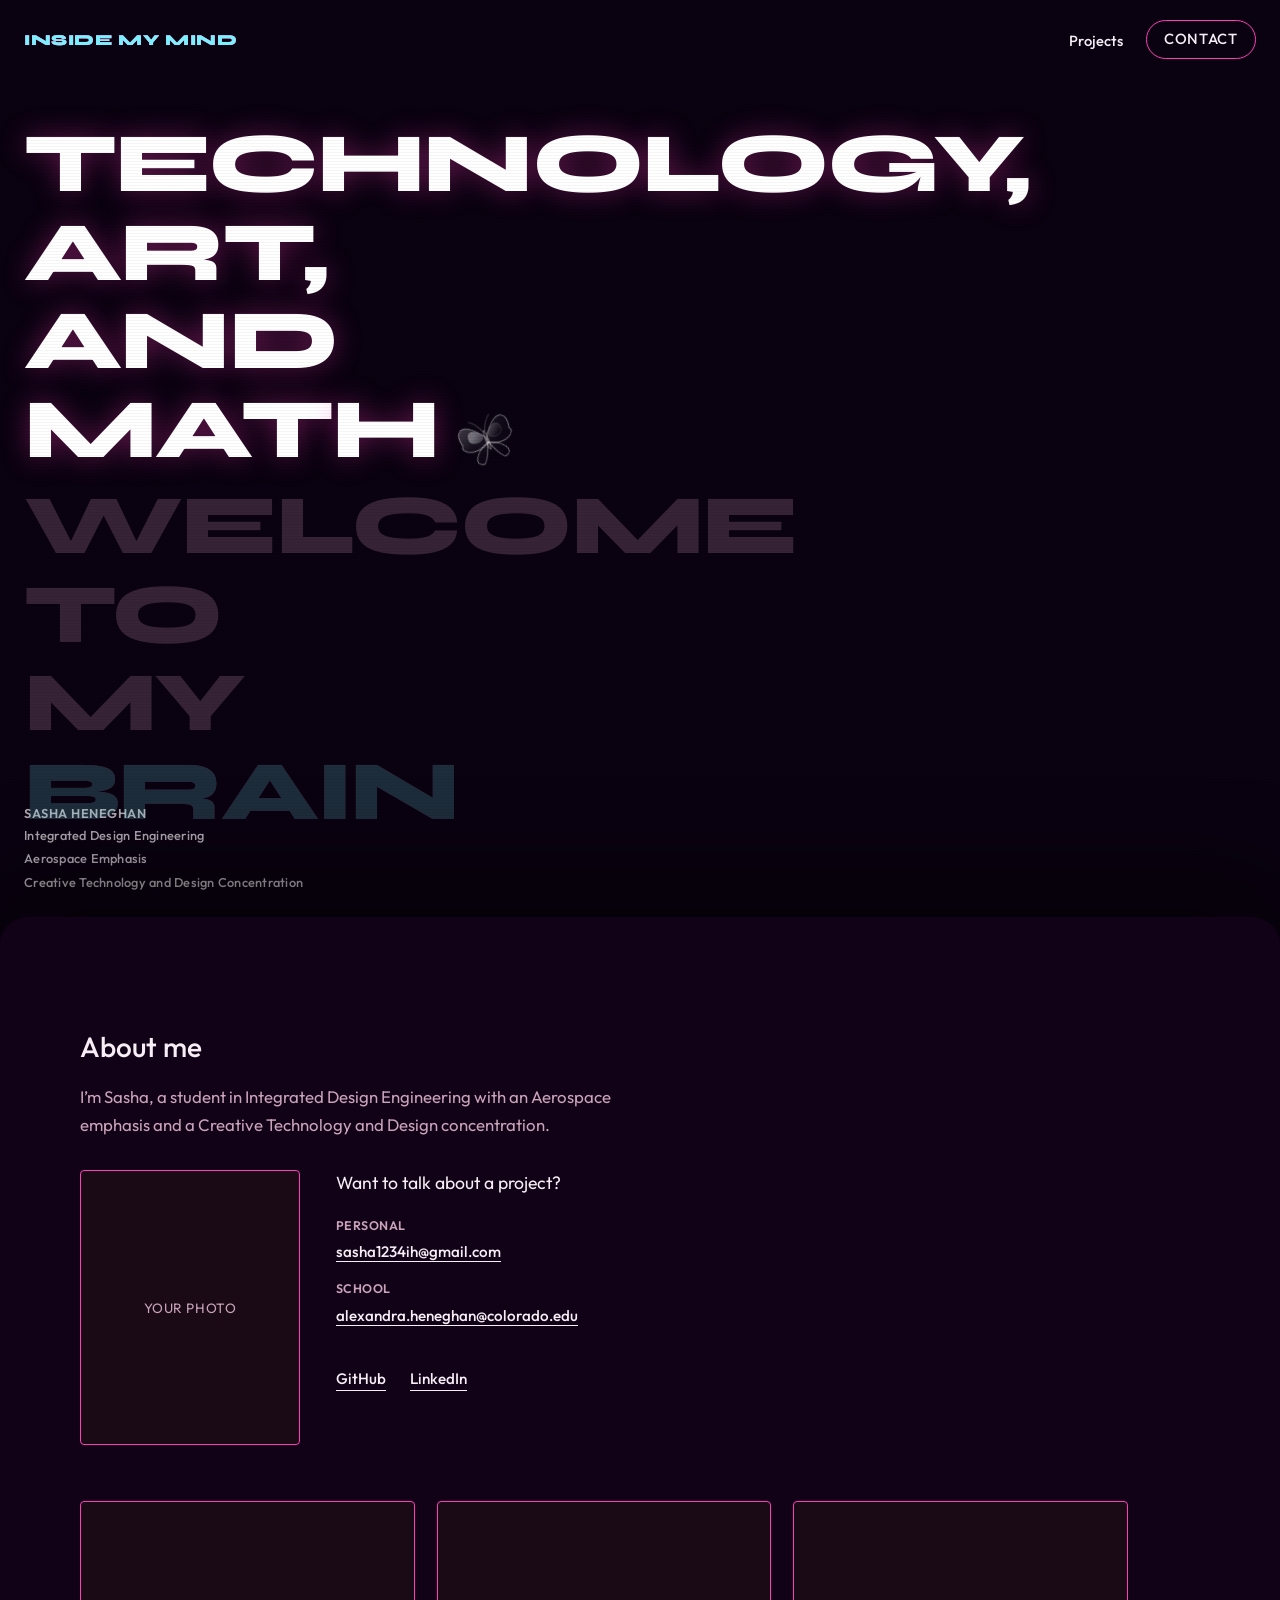
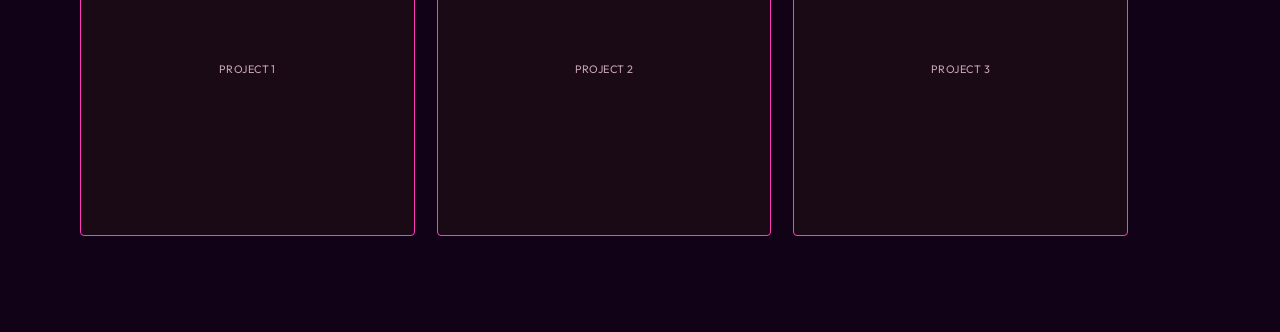
==== index.html @ ab261f0e "Publish the portfolio site so it can go live on GitHub Pages. Co-authored-by: Cursor <cursoragent@cu" ====
<!DOCTYPE html>
<html lang="en">
  <head>
    <meta charset="UTF-8" />
    <meta name="viewport" content="width=device-width, initial-scale=1.0" />
    <title>Sasha Heneghan — Portfolio</title>
    <meta
      name="description"
      content="Student portfolio of projects by Sasha Heneghan."
    />
    <link rel="preconnect" href="https://fonts.googleapis.com" />
    <link rel="preconnect" href="https://fonts.gstatic.com" crossorigin />
    <link
      href="https://fonts.googleapis.com/css2?family=Outfit:wght@400;500;600;700&family=Syne:wght@700;800&display=swap"
      rel="stylesheet"
    />
    <link rel="stylesheet" href="styles.css?v=contact-mail" />
    <link
      rel="icon"
      href="data:image/svg+xml,<svg xmlns='http://www.w3.org/2000/svg' viewBox='0 0 100 100'><text y='.9em' font-size='90'>S</text></svg>"
    />
  </head>
  <body class="home">
    <a class="skip-link" href="#top">Skip to content</a>

    <header class="site-header">
      <div class="wordmark-wrap">
        <span class="wordmark-fx" aria-hidden="true">
          <span class="code-line code-line-1">01001101 01101001 01101110 01100100</span>
          <span class="code-line code-line-2">&gt; boot://inside.my.mind</span>
          <span class="code-line code-line-3">slice_0x7f // reconnect_</span>
          <span class="glitch-bar glitch-bar-1"></span>
          <span class="glitch-bar glitch-bar-2"></span>
        </span>
        <span class="wordmark" data-text="Inside my Mind">Inside my Mind</span>
      </div>
      <nav aria-label="Primary">
        <div class="nav-dropdown">
          <button class="nav-dropdown-label" type="button" aria-expanded="false" aria-haspopup="true">Projects</button>
          <ul class="nav-dropdown-menu">
            <li><a href="ide.html">Integrated Design Projects</a></li>
            <li><a href="aerospace.html">Aerospace Projects</a></li>
            <li><a href="ctd.html">Creative Tech and Design Projects</a></li>
            <li><a href="art.html">Physical and Digital Art</a></li>
          </ul>
        </div>
        <div class="nav-dropdown nav-dropdown-contact">
          <a class="btn-nav" href="#contact" aria-haspopup="true">Contact</a>
          <ul class="nav-dropdown-menu">
            <li><a href="mailto:sasha1234ih@gmail.com">sasha1234ih@gmail.com</a></li>
            <li><a href="mailto:alexandra.heneghan@colorado.edu">alexandra.heneghan@colorado.edu</a></li>
          </ul>
        </div>
      </nav>
    </header>

    <main id="top">
      <section class="hero">
        <div class="hero-orbit">
          <div class="hero-titles">
            <h1>
              <button class="hero-butterfly-toggle" type="button" aria-pressed="true" aria-label="Hide butterflies">
                Technology, Art, and Mat<span class="hero-math-h">h</span>
              </button>
            </h1>
            <div class="hero-echoes">
              <p class="hero-echo">Welc<span class="hero-welcome-o">o</span>me</p>
              <p class="hero-echo">To</p>
              <p class="hero-echo">My</p>
              <p class="hero-echo hero-echo-brain" data-text="Brain">Brain</p>
            </div>
            <div class="butterfly-perch" aria-hidden="true"></div>
          </div>
        </div>
        <div class="hero-bottom">
          <p>Sasha Heneghan</p>
          <a href="ide.html">Integrated Design Engineering</a>
          <a href="aerospace.html">Aerospace Emphasis</a>
          <a href="ctd.html">Creative Technology and Design Concentration</a>
        </div>
      </section>
      <section class="page contact-page home-about" id="contact">
        <div class="home-about-inner">
          <h1>About me</h1>
          <div class="contact-bio">
            <p>
              I’m Sasha, a student in Integrated Design Engineering with an
              Aerospace emphasis and a Creative Technology and Design
              concentration.
            </p>
          </div>
          <div class="contact-media">
            <figure class="contact-photo">
              <span>Your photo</span>
            </figure>
            <div class="contact-aside">
              <p class="contact-line">
                Want to talk about a project?
              </p>
              <div class="contact-emails">
                <div>
                  <p class="contact-email-label">Personal</p>
                  <a href="mailto:sasha1234ih@gmail.com">sasha1234ih@gmail.com</a>
                </div>
                <div>
                  <p class="contact-email-label">School</p>
                  <a href="mailto:alexandra.heneghan@colorado.edu">alexandra.heneghan@colorado.edu</a>
                </div>
              </div>
              <p class="contact-links">
                <a href="https://github.com/" rel="noreferrer">GitHub</a>
                <a href="https://www.linkedin.com/" rel="noreferrer">LinkedIn</a>
              </p>
            </div>
          </div>
          <ul class="liked-projects">
            <li>
              <a class="liked-project" href="#" aria-label="Project 1">
                <span>Project 1</span>
              </a>
            </li>
            <li>
              <a class="liked-project" href="#" aria-label="Project 2">
                <span>Project 2</span>
              </a>
            </li>
            <li>
              <a class="liked-project" href="#" aria-label="Project 3">
                <span>Project 3</span>
              </a>
            </li>
          </ul>
        </div>
      </section>
    </main>
    <script src="nav.js?v=no-byline"></script>
    <script src="butterflies.js?v=glass-fly"></script>
  </body>
</html>
---- styles.css ----
:root {
  --bg: #0a0210;
  --ink: #f6eef4;
  --muted: #c9a3b8;
  --accent: #ff3db8;
  --accent-soft: #ff7ad4;
  --card: #140410;
  --line: #ff3db8;
  --white: #1a0a16;
  --hover: rgba(255, 61, 184, 0.16);
}

*,
*::before,
*::after {
  box-sizing: border-box;
}

html {
  scroll-behavior: smooth;
}

body {
  margin: 0;
  min-height: 100vh;
  color: var(--ink);
  background: var(--bg);
  font-family: Outfit, Helvetica, Arial, sans-serif;
  font-size: 16px;
  line-height: 1.5;
}

img {
  max-width: 100%;
  display: block;
}

a {
  color: inherit;
}

.skip-link {
  position: absolute;
  left: 1rem;
  top: -4rem;
  padding: 0.6rem 1rem;
  background: var(--ink);
  color: var(--bg);
  z-index: 50;
}

.skip-link:focus {
  top: 1rem;
}

.site-header {
  position: fixed;
  top: 0;
  left: 0;
  right: 0;
  z-index: 100;
  display: flex;
  align-items: center;
  justify-content: space-between;
  gap: 1.5rem;
  padding: 1.25rem 1.5rem;
}

.wordmark {
  appearance: none;
  background: none;
  border: 0;
  padding: 0;
  font-family: Syne, sans-serif;
  font-size: 0.95rem;
  font-weight: 800;
  letter-spacing: 0.04em;
  text-transform: uppercase;
  text-decoration: none;
  color: inherit;
  cursor: pointer;
}

.site-header nav {
  display: flex;
  align-items: center;
  gap: 1.4rem;
  flex-shrink: 0;
}

.site-header nav a {
  color: var(--ink);
  text-decoration: none;
  font-size: 0.92rem;
  font-weight: 500;
}

.site-header nav a[aria-current="page"]:not(.btn-nav),
.nav-dropdown-label[aria-current="true"] {
  text-decoration: underline;
  text-underline-offset: 4px;
}

.nav-dropdown-label {
  appearance: none;
  background: none;
  border: 0;
  padding: 0;
  font: inherit;
  font-size: 0.92rem;
  font-weight: 500;
  color: inherit;
  cursor: pointer;
}

.nav-dropdown {
  position: relative;
}

.nav-dropdown::after {
  content: "";
  position: absolute;
  left: 0;
  right: 0;
  top: 100%;
  height: 0.75rem;
}

.nav-dropdown-menu {
  position: absolute;
  top: calc(100% + 0.55rem);
  left: 0;
  z-index: 120;
  min-width: 15.5rem;
  margin: 0;
  padding: 0.45rem 0;
  list-style: none;
  background: var(--bg);
  border: 1.5px solid var(--line);
  border-radius: 12px;
  opacity: 0;
  visibility: hidden;
  pointer-events: none;
  transform: translateY(-4px);
  transition:
    opacity 0.18s ease,
    transform 0.18s ease,
    visibility 0.18s ease;
}

.nav-dropdown:hover .nav-dropdown-menu,
.nav-dropdown:focus-within .nav-dropdown-menu,
.nav-dropdown.is-open .nav-dropdown-menu {
  opacity: 1;
  visibility: visible;
  pointer-events: auto;
  transform: none;
}

.nav-dropdown-menu a {
  display: block;
  padding: 0.55rem 0.95rem;
  font-size: 0.88rem;
  font-weight: 500;
  white-space: nowrap;
}

.nav-dropdown-menu a:hover,
.nav-dropdown-menu a:focus-visible {
  background: var(--hover);
}

.nav-dropdown {
  position: relative;
  padding-bottom: 0.85rem;
  margin-bottom: -0.85rem;
}

.nav-dropdown-menu {
  position: absolute;
  top: 100%;
  left: 0;
  z-index: 120;
  min-width: 17.5rem;
  margin: 0;
  padding: 0.45rem 0;
  list-style: none;
  background: var(--bg);
  border: 1.5px solid var(--line);
  border-radius: 14px;
  box-shadow: 0 10px 30px rgba(255, 61, 184, 0.12);
  opacity: 0;
  visibility: hidden;
  pointer-events: none;
  transform: translateY(-4px);
  transition:
    opacity 0.18s ease,
    transform 0.18s ease,
    visibility 0.18s ease;
}

.nav-dropdown:hover .nav-dropdown-menu,
.nav-dropdown:focus-within .nav-dropdown-menu {
  opacity: 1;
  visibility: visible;
  pointer-events: auto;
  transform: none;
}

.nav-dropdown-menu a {
  display: block;
  padding: 0.55rem 0.95rem;
  font-size: 0.88rem;
  font-weight: 500;
  white-space: nowrap;
}

.nav-dropdown-menu a:hover,
.nav-dropdown-menu a:focus-visible {
  background: var(--hover);
}

.nav-dropdown-menu a[aria-current="page"] {
  text-decoration: none;
  color: var(--accent);
}

.nav-dropdown-contact .nav-dropdown-menu {
  left: auto;
  right: 0;
  min-width: 20rem;
}

.btn-nav,
.btn-pill {
  display: inline-flex;
  align-items: center;
  justify-content: center;
  border: 1.5px solid var(--accent);
  border-radius: 100vw;
  text-decoration: none;
  text-transform: uppercase;
  font-weight: 600;
  letter-spacing: 0.04em;
  line-height: 1;
  transition:
    background-color 0.25s ease,
    color 0.25s ease;
}

.btn-nav {
  padding: 0.7rem 1.1rem;
  font-size: 0.78rem;
}

.btn-pill {
  padding: 1rem 1.4rem;
  font-size: 0.85rem;
  margin-top: 1.75rem;
}

.btn-nav:hover,
.btn-pill:hover,
.btn-nav[aria-current="page"] {
  background: var(--accent);
  color: var(--bg);
}

.hero {
  min-height: 100vh;
  display: flex;
  flex-direction: column;
  align-items: flex-start;
  justify-content: flex-start;
  text-align: left;
  padding: 7.5rem 1.5rem 5rem;
  position: relative;
  overflow: visible;
}

body.home .hero {
  position: sticky;
  top: 0;
  z-index: 1;
  background: var(--bg);
}

.hero-orbit {
  position: relative;
  width: fit-content;
  max-width: 100%;
  margin: 0;
}

.hero-titles {
  position: relative;
  max-width: 16ch;
  margin: 0;
}

.hero-echoes {
  position: relative;
}

.butterfly-perch {
  position: absolute;
  inset: 0;
  z-index: 4;
  pointer-events: none;
}

.butterfly-perch.butterflies-off {
  display: none;
}

.butterfly-track {
  position: absolute;
  z-index: 4;
  width: var(--size, 64px);
  height: var(--size, 64px);
  transform: rotate(var(--tilt, 0deg));
  pointer-events: auto;
}

.butterfly-track::after {
  content: "";
  position: absolute;
  inset: -1.4rem;
}

.butterfly {
  width: 100%;
  height: 100%;
  opacity: 1;
  mix-blend-mode: plus-lighter;
  filter: drop-shadow(0 1px 0 rgba(255, 255, 255, 0.2))
    drop-shadow(0 0 5px rgba(190, 235, 255, 0.12));
}

.butterfly svg {
  display: block;
  width: 100%;
  height: 100%;
  overflow: visible;
}

.butterfly .wing {
  fill: url(#glass-fill);
  stroke: rgba(255, 255, 255, 0.72);
  stroke-width: 0.7;
  transform-box: fill-box;
  animation: wing-flap 3s ease-in-out infinite;
}

.butterfly .wing-left {
  transform-origin: right center;
}

.butterfly .wing-right {
  transform-origin: left center;
  animation-name: wing-flap-right;
}

.butterfly .wing-inner {
  fill: url(#glass-inner);
  stroke: rgba(255, 255, 255, 0.4);
  stroke-width: 0.35;
}

.butterfly .body {
  fill: rgba(255, 255, 255, 0.08);
  stroke: rgba(255, 255, 255, 0.7);
  stroke-width: 0.55;
}

.butterfly .antenna {
  fill: none;
  stroke: rgba(255, 255, 255, 0.42);
  stroke-width: 0.7;
  stroke-linecap: round;
}

@keyframes wing-flap {
  0%,
  67%,
  100% {
    transform: scaleX(1) rotate(-3deg);
  }

  33% {
    transform: scaleX(0.62) rotate(6deg);
  }
}

@keyframes wing-flap-right {
  0%,
  67%,
  100% {
    transform: scaleX(1) rotate(3deg);
  }

  33% {
    transform: scaleX(0.62) rotate(-6deg);
  }
}

.hero h1,
.hero-echo {
  margin: 0;
  font-family: Syne, sans-serif;
  font-size: clamp(2.45rem, 6.6vw, 6.4rem);
  font-weight: 800;
  line-height: 1.05;
  text-transform: uppercase;
  letter-spacing: -0.02em;
  position: relative;
  z-index: 1;
}

.hero h1 {
  margin-bottom: 0.45rem;
  z-index: 5;
}

.hero-butterfly-toggle {
  appearance: none;
  background: none;
  border: 0;
  padding: 0;
  margin: 0;
  width: 100%;
  font: inherit;
  color: inherit;
  letter-spacing: inherit;
  text-transform: inherit;
  text-shadow: inherit;
  text-align: inherit;
  cursor: pointer;
}

.hero-echo {
  opacity: 0.18;
}

.hero-echo-brain {
  display: inline-block;
  animation: brain-shift 4.4s ease-in-out infinite;
}

.hero-echo-brain::before,
.hero-echo-brain::after {
  content: attr(data-text);
  position: absolute;
  inset: 0;
  pointer-events: none;
  overflow: hidden;
  font: inherit;
  letter-spacing: inherit;
  text-transform: inherit;
}

.hero-echo-brain::before {
  color: var(--accent);
  animation: brain-glitch 4.4s ease-in-out infinite;
}

.hero-echo-brain::after {
  color: #7af0ff;
  animation: brain-glitch 4.4s ease-in-out infinite 90ms;
}

@keyframes brain-shift {
  0%,
  11%,
  20%,
  100% {
    transform: translate(0);
    text-shadow: none;
  }

  13% {
    transform: translate(2px, 0);
    text-shadow: -2px 0 rgba(255, 61, 184, 0.55);
  }

  16% {
    transform: translate(-2px, 1px);
    text-shadow: 2px 0 rgba(122, 240, 255, 0.45);
  }
}

@keyframes brain-glitch {
  0%,
  11%,
  20%,
  100% {
    transform: translate(0);
    clip-path: inset(0 0 100% 0);
    opacity: 0;
  }

  13% {
    transform: translate(-3px, 1px);
    clip-path: inset(18% 0 50% 0);
    opacity: 0.7;
  }

  16% {
    transform: translate(3px, -1px);
    clip-path: inset(44% 0 12% 0);
    opacity: 0.55;
  }

  18% {
    transform: translate(-2px, 0);
    clip-path: inset(10% 0 30% 0);
    opacity: 0.35;
  }
}

@keyframes brain-fx {
  0%,
  11%,
  20%,
  100% {
    opacity: 0;
  }

  13%,
  16% {
    opacity: 0.9;
  }

  18% {
    opacity: 0.35;
  }
}

.lede {
  margin: 1.5rem 0 0;
  max-width: 30ch;
  text-transform: uppercase;
  font-size: 0.95rem;
  font-weight: 600;
  line-height: 1.3;
}

.hero-bottom {
  position: absolute;
  left: 1.5rem;
  right: 1.5rem;
  bottom: 1.5rem;
  display: flex;
  flex-direction: column;
  align-items: flex-start;
  gap: 0.2rem;
  font-size: 0.8rem;
  font-weight: 500;
  letter-spacing: 0.02em;
  opacity: 0.7;
  max-width: 42rem;
  text-align: left;
}

.hero-bottom p,
.hero-bottom a {
  margin: 0;
}

.hero-bottom p:first-child {
  font-weight: 600;
  text-transform: uppercase;
  letter-spacing: 0.04em;
}

.hero-bottom a {
  color: inherit;
  text-decoration: none;
  border-bottom: 1px solid transparent;
  transition: border-color 0.2s ease;
}

.hero-bottom a:hover,
.hero-bottom a:focus-visible {
  border-bottom-color: currentColor;
}

.page-main {
  padding: 7rem 1.5rem 5rem;
  max-width: 1120px;
  margin: 0 auto;
}

.page h1 {
  margin: 0;
  font-family: Outfit, Helvetica, Arial, sans-serif;
  font-size: clamp(2rem, 4vw, 2.75rem);
  font-weight: 600;
  line-height: 1.2;
  letter-spacing: -0.02em;
}

.section-heading {
  display: flex;
  align-items: flex-end;
  justify-content: space-between;
  gap: 1rem;
  flex-wrap: wrap;
  margin-bottom: 3rem;
}

.section-heading p {
  margin: 0;
  color: var(--muted);
  font-size: 0.95rem;
  font-weight: 500;
}

.section-heading a {
  color: inherit;
  text-decoration: none;
  border-bottom: 1px solid currentColor;
}

.section-heading a:hover {
  color: var(--accent);
  border-color: var(--accent);
}

.project-list {
  list-style: none;
  margin: 0;
  padding: 0;
  display: grid;
  gap: 1.25rem;
}

.project-card {
  display: grid;
  grid-template-columns: 5rem 1fr auto;
  gap: 1rem 2rem;
  padding: 2.4rem 2rem;
  background: var(--card);
  border: 1.5px solid var(--line);
  border-radius: 18px;
  transition:
    transform 0.25s ease,
    background 0.25s ease;
}

.project-card:hover {
  transform: translateY(-4px);
  background: #1a0a16;
}

.project-year {
  margin: 0.15rem 0 0;
  color: var(--muted);
  font-size: 0.82rem;
  font-variant-numeric: tabular-nums;
}

.project-card h3 {
  margin: 0;
  font-family: Outfit, Helvetica, Arial, sans-serif;
  font-size: 1.35rem;
  font-weight: 600;
  letter-spacing: -0.015em;
  line-height: 1.25;
}

.project-card p {
  margin: 0.7rem 0 1rem;
  max-width: 38rem;
  color: var(--muted);
}

.tags {
  display: flex;
  flex-wrap: wrap;
  gap: 0.45rem;
}

.tag {
  padding: 0.3rem 0.7rem;
  border: 1.5px solid var(--line);
  border-radius: 100px;
  font-size: 0.68rem;
  letter-spacing: 0.04em;
  text-transform: uppercase;
  font-weight: 600;
}

.project-links {
  display: flex;
  flex-direction: column;
  align-items: flex-end;
  justify-content: center;
  gap: 0.55rem;
}

.project-links a {
  text-decoration: none;
  border-bottom: 1px solid var(--ink);
  font-size: 0.9rem;
  font-weight: 500;
}

.project-links a:hover {
  color: var(--accent);
  border-color: var(--accent);
}

.empty-note {
  padding: 2rem;
  border: 1.5px dashed var(--line);
  border-radius: 18px;
  color: var(--muted);
}

body.ide {
  --bg: #0d0e12;
  --ink: #f2f0ea;
  --muted: #8d9098;
  --accent: #9ed9b8;
  --accent-soft: #c6ead4;
  --card: #16181f;
  --line: rgba(242, 240, 234, 0.14);
  --hover: rgba(255, 255, 255, 0.04);
  --white: #0d0e12;
  background: #0d0e12;
  font-family: Outfit, Helvetica, Arial, sans-serif;
}

body.ide .site-header {
  background: rgba(13, 14, 18, 0.78);
  backdrop-filter: blur(16px);
}

body.ide .page-main {
  max-width: 1180px;
  padding-top: 8rem;
}

body.ide .section-heading {
  margin-bottom: 3.5rem;
  padding-bottom: 1.1rem;
  border-bottom: 1px solid var(--line);
  align-items: baseline;
}

body.ide .page h1 {
  font-family: "DM Serif Display", Georgia, serif;
  font-size: clamp(2.4rem, 6vw, 4.4rem);
  font-weight: 400;
  letter-spacing: 0;
  line-height: 1;
}

body.ide .project-list {
  display: flex;
  flex-direction: column;
  gap: 5.5rem;
}

body.ide .ide-work {
  display: grid;
  gap: 1.4rem 2.2rem;
}

@media (min-width: 860px) {
  body.ide .ide-work {
    grid-template-columns: minmax(0, 1.7fr) minmax(14rem, 0.85fr);
    align-items: stretch;
  }

  body.ide .ide-work:nth-child(even) {
    grid-template-columns: minmax(14rem, 0.85fr) minmax(0, 1.7fr);
  }

  body.ide .ide-work:nth-child(even) .ide-work-image {
    order: 2;
  }
}

body.ide .ide-work-image {
  position: relative;
  display: block;
  overflow: hidden;
  background: var(--card);
  aspect-ratio: 7 / 5;
  color: inherit;
  text-decoration: none;
  transform: scale(1);
  transform-origin: center;
  transition: transform 0.55s ease;
}

body.ide .ide-work-image img {
  width: 100%;
  height: 100%;
  object-fit: cover;
  opacity: 0.86;
  transition: opacity 0.55s ease;
}

body.ide .ide-work:hover .ide-work-image {
  transform: scale(1.02);
  z-index: 1;
}

body.ide .ide-work:hover .ide-work-image img {
  opacity: 1;
}

body.ide .ide-work-go {
  position: absolute;
  top: 1rem;
  right: 1rem;
  width: 2.4rem;
  height: 2.4rem;
  display: grid;
  place-items: center;
  border: 1px solid rgba(242, 240, 234, 0.28);
  background: rgba(13, 14, 18, 0.55);
  backdrop-filter: blur(10px);
  font-size: 0.9rem;
}

body.ide .ide-work-copy {
  display: flex;
  flex-direction: column;
  justify-content: space-between;
  border-top: 1px solid var(--line);
  padding-top: 1rem;
  min-height: 100%;
}

body.ide .ide-work-meta,
body.ide .ide-work-tags,
body.ide .ide-work-cta {
  font-family: "IBM Plex Mono", ui-monospace, monospace;
  font-size: 0.62rem;
  letter-spacing: 0.16em;
  text-transform: uppercase;
}

body.ide .ide-work-meta {
  display: flex;
  justify-content: space-between;
  color: var(--muted);
}

body.ide .ide-work-tags {
  display: flex;
  flex-wrap: wrap;
  gap: 0.35rem 1rem;
  margin-bottom: 0.85rem;
  color: var(--accent);
}

body.ide .ide-work-tags:empty {
  display: none;
}

body.ide .ide-work-copy h3 {
  margin: 0;
  font-family: "DM Serif Display", Georgia, serif;
  font-size: clamp(1.6rem, 3vw, 2.15rem);
  font-weight: 400;
  letter-spacing: 0;
  line-height: 1.1;
}

body.ide .ide-work-copy p {
  margin: 0.85rem 0 0;
  max-width: 28ch;
  color: var(--muted);
  font-size: 0.92rem;
  line-height: 1.55;
}

body.ide .ide-work-cta {
  display: inline-flex;
  align-items: center;
  gap: 0.45rem;
  margin-top: 1.4rem;
  color: var(--ink);
}

body.ide .ide-work:hover .ide-work-cta {
  color: var(--accent);
}

body.ide .project-card {
  background: transparent;
  border: 0;
  border-radius: 0;
  padding: 0;
}

body.ide .project-card:hover {
  transform: none;
  background: transparent;
}

body.ide .empty-note {
  padding: 0;
  border: 0;
  border-radius: 0;
}

body.art {
  --bg: #fffcf7;
  --ink: #111;
  --muted: #4a4a4a;
  --accent: #111;
  --accent-soft: #333;
  --card: #fff;
  --line: #111;
  --hover: rgba(17, 17, 17, 0.06);
  --white: #fff;
  background: #fffcf7;
  overflow-x: hidden;
}

body.art .site-header {
  background: transparent;
  justify-content: flex-end;
}

body.art .art-hero-wordmark {
  position: absolute;
  top: 1.25rem;
  left: 1.5rem;
  z-index: 2;
}

body.art .art-hero {
  position: sticky;
  top: 0;
  z-index: 1;
  min-height: 100vh;
  background: #fffcf7;
  overflow: hidden;
}

body.art .art-canvas {
  position: absolute;
  inset: 0;
  z-index: 0;
  pointer-events: none;
  overflow: hidden;
  background: #fffcf7;
}

body.art .art-frame {
  position: absolute;
  top: 7vh;
  bottom: 5vh;
  left: 50%;
  width: min(58vw, 640px);
  max-width: 92vw;
  transform: translateX(-42%);
}

body.art .art-block {
  position: absolute;
}

body.art .art-block-lime {
  top: 3%;
  right: 7%;
  width: 52%;
  height: 27%;
  background: #9dcc3a;
}

body.art .art-block-yellow {
  top: 14%;
  left: 7%;
  width: 40%;
  height: 28%;
  background: #f0c92a;
  clip-path: polygon(0 10%, 100% 0, 86% 100%, 0 90%);
}

body.art .art-block-cyan {
  top: 27%;
  left: 36%;
  width: 38%;
  height: 24%;
  background: #4ec6ea;
  clip-path: polygon(10% 16%, 100% 0, 86% 100%, 0 84%);
}

body.art .art-block-pink {
  top: 45%;
  left: 7%;
  width: 46%;
  height: 27%;
  background: #f4a0c0;
  clip-path: polygon(0 14%, 100% 0, 84% 100%, 0 90%);
}

body.art .art-block-orange {
  top: 52%;
  right: 7%;
  width: 64%;
  height: 42%;
  background: #f0a01e;
  clip-path: polygon(16% 0, 100% 10%, 100% 100%, 0 100%);
}

body.art .art-flora {
  position: absolute;
  inset: 0;
  width: 100%;
  height: 100%;
}

body.art .art-sheet {
  position: relative;
  z-index: 2;
  min-height: 100vh;
  margin: 0;
  padding: 7rem 1.5rem 5rem;
  overflow: hidden;
  background: #fffcf7;
  border-radius: 1.75rem 1.75rem 0 0;
  box-shadow: 0 -28px 70px rgba(17, 17, 17, 0.16);
  scroll-margin-top: 0;
}

body.art .art-sheet-inner {
  position: relative;
  z-index: 1;
  max-width: 1120px;
  width: 100%;
  margin: 0 auto;
}

body.art .art-sheet h1 {
  color: #111;
}

body.art .art-sheet-blocks {
  position: absolute;
  inset: 8% 6% 6%;
  pointer-events: none;
  z-index: 0;
}

body.art .art-sheet-blocks .art-block-lime {
  top: 0;
  right: 4%;
  width: 38%;
  height: 22%;
}

body.art .art-sheet-blocks .art-block-yellow {
  top: 10%;
  left: 4%;
  width: 30%;
  height: 22%;
}

body.art .art-sheet-blocks .art-block-cyan {
  top: 24%;
  left: 32%;
  width: 28%;
  height: 18%;
}

body.art .art-sheet-blocks .art-block-pink {
  top: 42%;
  left: 4%;
  width: 34%;
  height: 22%;
}

body.art .art-sheet-blocks .art-block-orange {
  top: 52%;
  right: 4%;
  bottom: 0;
  width: 48%;
  height: 40%;
}

body.art .project-card {
  background: rgba(255, 252, 247, 0.88);
  border: 2px solid #111;
  border-radius: 0;
}

body.art .project-card:hover {
  transform: translateY(-3px);
  background: #fff;
}

body.art .empty-note {
  padding: 0;
  border: 0;
  border-radius: 0;
  color: #111;
  font-weight: 500;
}

@media (max-width: 720px) {
  body.art .art-frame {
    left: 50%;
    width: 92vw;
    transform: translateX(-50%);
    top: 12vh;
  }
}

.home-about {
  position: relative;
  z-index: 2;
  min-height: 100vh;
  margin: 0;
  padding: 7rem 1.5rem 5rem;
  background: #120218;
  border-radius: 1.75rem 1.75rem 0 0;
  box-shadow: 0 -32px 90px rgba(0, 0, 0, 0.55);
  scroll-margin-top: 0;
  display: flex;
  flex-direction: column;
}

.home-about-inner {
  max-width: 1120px;
  width: 100%;
  margin: 0 auto;
  flex: 1;
  display: flex;
  flex-direction: column;
}

.contact-page h1 {
  font-size: 1.75rem;
  font-weight: 500;
  letter-spacing: 0;
  line-height: 1.3;
}

.contact-media {
  display: flex;
  flex-direction: row;
  align-items: flex-start;
  gap: 2.25rem;
  margin-top: 2rem;
}

.contact-photo {
  margin: 0;
  width: 220px;
  flex-shrink: 0;
  aspect-ratio: 4 / 5;
  border-radius: 4px;
  border: 1.5px solid var(--line);
  background: #1a0a16;
  display: flex;
  align-items: center;
  justify-content: center;
  overflow: hidden;
}

.contact-photo span {
  color: var(--muted);
  font-size: 0.85rem;
  letter-spacing: 0.04em;
  text-transform: uppercase;
}

.contact-photo img {
  width: 100%;
  height: 100%;
  object-fit: cover;
}

.contact-page .contact-line {
  margin: 0;
  font-size: 1.1rem;
}

.contact-emails {
  display: flex;
  flex-direction: column;
  align-items: flex-start;
  gap: 1rem;
  margin-top: 1.25rem;
}

.contact-email-label {
  margin: 0 0 0.25rem;
  font-size: 0.78rem;
  font-weight: 600;
  letter-spacing: 0.04em;
  text-transform: uppercase;
  color: var(--muted);
}

.contact-emails a {
  color: inherit;
  text-decoration: none;
  border-bottom: 1px solid var(--ink);
  font-size: 0.95rem;
  font-weight: 500;
}

.contact-emails a:hover {
  color: var(--accent);
  border-color: var(--accent);
}

.contact-bio {
  max-width: 36rem;
  margin: 1.1rem 0 0;
}

.contact-bio p {
  margin: 0;
  color: var(--muted);
  font-size: 1.05rem;
  line-height: 1.65;
}

.contact-links {
  display: flex;
  gap: 1.5rem;
  flex-wrap: wrap;
  margin-top: 2.5rem;
}

.contact-links a {
  text-decoration: none;
  border-bottom: 1px solid var(--ink);
  font-weight: 500;
  font-size: 0.95rem;
}

.contact-links a:hover {
  color: var(--accent);
  border-color: var(--accent);
}

.liked-projects {
  list-style: none;
  margin-top: auto;
  padding: 3.5rem clamp(1.5rem, 7vw, 4.5rem) 0 0;
  display: flex;
  gap: clamp(0.75rem, 2vw, 1.35rem);
  width: 100%;
}

.liked-projects li {
  flex: 1;
  min-width: 0;
}

.liked-project {
  display: flex;
  align-items: center;
  justify-content: center;
  width: 100%;
  aspect-ratio: 1;
  height: auto;
  border: 1.5px solid var(--line);
  border-radius: 4px;
  background: #1a0a16;
  text-decoration: none;
  overflow: hidden;
}

.liked-project span {
  color: var(--muted);
  font-size: 0.68rem;
  letter-spacing: 0.04em;
  text-transform: uppercase;
  text-align: center;
  padding: 0.4rem;
}

.liked-project img {
  width: 100%;
  height: 100%;
  object-fit: cover;
}

.liked-project:has(img) span {
  display: none;
}

.liked-project:hover,
.liked-project:focus-visible {
  border-color: var(--accent-soft);
}

@media (max-width: 720px) {
  .site-header {
    padding: 1rem;
  }

  .site-header nav {
    gap: 0.85rem;
  }

  .hero {
    padding: 6.5rem 1rem 4.5rem;
    align-items: flex-start;
    text-align: left;
  }

  .hero-titles {
    max-width: none;
  }

  .butterfly-track {
    width: calc(var(--size, 64px) * 0.78);
    height: calc(var(--size, 64px) * 0.78);
  }

  .contact-media {
    flex-wrap: wrap;
  }

  .contact-photo {
    width: 160px;
  }

  .project-card {
    grid-template-columns: 1fr;
    padding: 1.5rem;
  }

  .project-links {
    flex-direction: row;
    align-items: center;
    justify-content: flex-start;
  }

  .hero-bottom {
    flex-direction: column;
    align-items: flex-start;
  }

  .home .code-line-3 {
    display: none;
  }
}

.hero h1 {
  color: #ffffff;
  text-shadow: 0 0 28px rgba(255, 61, 184, 0.35);
}

.hero-echo {
  color: #ffb6e3;
}

.btn-pill {
  background: var(--accent);
  color: var(--bg);
}

.home .wordmark-wrap {
  position: relative;
  display: inline-block;
  z-index: 2;
}

.home .wordmark {
  position: relative;
  display: inline-block;
  animation: brain-shift 4.4s ease-in-out infinite;
}

.home .code-line {
  position: absolute;
  left: 0;
  white-space: nowrap;
  pointer-events: none;
  font-family: ui-monospace, "SF Mono", Menlo, Consolas, monospace;
  font-size: 0.58rem;
  font-weight: 500;
  letter-spacing: 0.08em;
  color: var(--accent);
  text-shadow: 0 0 8px rgba(255, 61, 184, 0.7);
  text-transform: none;
}

.home .wordmark-fx {
  position: absolute;
  inset: 0;
  overflow: visible;
  pointer-events: none;
  opacity: 0;
  animation: brain-fx 4.4s ease-in-out infinite;
}

.home .wordmark-wrap:hover .wordmark-fx {
  opacity: 1;
  animation: none;
}

.home .code-line-1 {
  top: -0.85rem;
  animation: code-flicker 3.4s ease-in-out infinite;
}

.home .code-line-2 {
  top: 1.55rem;
  left: 0.4rem;
  animation: code-flicker 3.4s ease-in-out infinite 0.22s;
}

.home .code-line-3 {
  top: 0.15rem;
  left: 11.5rem;
  animation: code-shift 3.4s ease-in-out infinite 0.16s;
}

.home .glitch-bar {
  position: absolute;
  left: -8%;
  height: 2px;
  background: var(--accent);
  box-shadow: 0 0 10px var(--accent);
  pointer-events: none;
}

.home .glitch-bar-1 {
  top: 0.2rem;
  width: 118%;
  animation: bar-glitch 3.4s ease-in-out infinite;
}

.home .glitch-bar-2 {
  top: 0.85rem;
  width: 70%;
  left: 18%;
  animation: bar-glitch 3.4s ease-in-out infinite 0.28s;
}

.home .wordmark::before,
.home .wordmark::after {
  content: attr(data-text);
  position: absolute;
  inset: 0;
  pointer-events: none;
  overflow: hidden;
}

.home .wordmark::before {
  color: var(--accent);
  animation: brain-glitch 4.4s ease-in-out infinite;
}

.home .wordmark::after {
  color: #7af0ff;
  animation: brain-glitch 4.4s ease-in-out infinite 90ms;
}

body::after {
  content: "";
  pointer-events: none;
  position: fixed;
  inset: 0;
  z-index: 40;
  opacity: 0.08;
  background: repeating-linear-gradient(
    to bottom,
    transparent 0,
    transparent 2px,
    #000 3px
  );
  animation: scan-move 9s linear infinite;
}

.home .btn-pill {
  animation: pink-pulse 3.2s ease-in-out infinite;
}

@keyframes scan-move {
  from {
    transform: translateY(0);
  }

  to {
    transform: translateY(12px);
  }
}

@keyframes code-flicker {
  0% {
    opacity: 0;
    transform: translate(-4px, 0);
  }

  12% {
    opacity: 0.95;
    transform: translate(3px, 0);
  }

  28% {
    opacity: 0.35;
    transform: translate(-4px, 1px);
  }

  46% {
    opacity: 0.9;
    transform: translate(0);
  }

  64% {
    opacity: 0.5;
    transform: translate(5px, 0);
  }

  82% {
    opacity: 0.85;
    transform: translate(-2px, 0);
  }

  100% {
    opacity: 0.75;
    transform: translate(0);
  }
}

@keyframes code-shift {
  0% {
    opacity: 0;
    transform: translate(4px, 0);
  }

  14% {
    opacity: 1;
    transform: translate(-6px, 0);
  }

  32% {
    opacity: 0.3;
    transform: translate(4px, -1px);
  }

  50% {
    opacity: 0.9;
    transform: translate(0);
  }

  72% {
    opacity: 0.45;
    transform: translate(-3px, 0);
  }

  100% {
    opacity: 0.8;
    transform: translate(0);
  }
}

@keyframes bar-glitch {
  0%,
  100% {
    opacity: 0.15;
    transform: scaleX(0.35) translateX(30%);
  }

  18% {
    opacity: 1;
    transform: scaleX(1) translateX(0);
  }

  36% {
    opacity: 0.25;
    transform: scaleX(0.6) translateX(-20%);
  }

  54% {
    opacity: 0.9;
    transform: scaleX(1.1) translateX(8%);
  }

  76% {
    opacity: 0.4;
    transform: scaleX(0.8) translateX(-8%);
  }
}

body.aerospace {
  --bg: #03010c;
  --ink: #eef3ff;
  --muted: #a8b6d6;
  --accent: #9fd4ff;
  --accent-soft: #ff9adf;
  --card: rgba(10, 14, 36, 0.62);
  --line: rgba(159, 212, 255, 0.38);
  --hover: rgba(159, 212, 255, 0.16);
  background:
    radial-gradient(ellipse 90% 55% at 8% -8%, rgba(255, 61, 184, 0.22), transparent 58%),
    radial-gradient(ellipse 70% 45% at 100% 0%, rgba(70, 90, 220, 0.28), transparent 52%),
    radial-gradient(ellipse 55% 40% at 85% 100%, rgba(255, 61, 184, 0.12), transparent 55%),
    #03010c;
  overflow-x: hidden;
}

body.aerospace::before {
  content: "";
  pointer-events: none;
  position: fixed;
  inset: 0;
  z-index: 105;
  background:
    linear-gradient(to right, rgba(255, 61, 184, 0.06), transparent 3.5rem),
    linear-gradient(to left, rgba(255, 61, 184, 0.06), transparent 3.5rem),
    linear-gradient(to bottom, rgba(255, 61, 184, 0.04), transparent 2.75rem),
    linear-gradient(to top, rgba(255, 61, 184, 0.05), transparent 3.5rem);
}

body.aerospace .site-header {
  background: linear-gradient(to bottom, rgba(3, 1, 12, 0.88), rgba(3, 1, 12, 0));
}

body.aerospace .page-main {
  position: relative;
  z-index: 1;
  max-width: 1200px;
}

.space-field {
  position: fixed;
  inset: 0;
  pointer-events: none;
  z-index: 0;
  overflow: hidden;
}

.star-layer {
  position: absolute;
  inset: 0;
}

.star-layer-a {
  background-image:
    radial-gradient(1px 1px at 8% 12%, #fff, transparent),
    radial-gradient(1px 1px at 18% 44%, #dbe7ff, transparent),
    radial-gradient(1.5px 1.5px at 27% 8%, #fff, transparent),
    radial-gradient(1px 1px at 36% 71%, #ffd6f3, transparent),
    radial-gradient(1px 1px at 47% 22%, #fff, transparent),
    radial-gradient(1.5px 1.5px at 58% 63%, #b8e0ff, transparent),
    radial-gradient(1px 1px at 69% 17%, #fff, transparent),
    radial-gradient(1px 1px at 78% 81%, #ffd6f3, transparent),
    radial-gradient(1.5px 1.5px at 86% 39%, #fff, transparent),
    radial-gradient(1px 1px at 93% 6%, #dbe7ff, transparent),
    radial-gradient(1px 1px at 12% 88%, #fff, transparent),
    radial-gradient(1px 1px at 41% 91%, #b8e0ff, transparent),
    radial-gradient(1.5px 1.5px at 63% 94%, #fff, transparent),
    radial-gradient(1px 1px at 4% 58%, #ffd6f3, transparent),
    radial-gradient(1px 1px at 73% 52%, #fff, transparent);
  animation: star-drift 90s linear infinite;
}

.star-layer-b {
  background-image:
    radial-gradient(1px 1px at 14% 31%, #fff, transparent),
    radial-gradient(1px 1px at 22% 76%, #b8e0ff, transparent),
    radial-gradient(2px 2px at 33% 19%, #fff, transparent),
    radial-gradient(1px 1px at 49% 48%, #ffd6f3, transparent),
    radial-gradient(1px 1px at 61% 9%, #dbe7ff, transparent),
    radial-gradient(2px 2px at 71% 67%, #fff, transparent),
    radial-gradient(1px 1px at 82% 28%, #b8e0ff, transparent),
    radial-gradient(1px 1px at 91% 73%, #fff, transparent),
    radial-gradient(1px 1px at 6% 41%, #ffd6f3, transparent),
    radial-gradient(2px 2px at 39% 84%, #fff, transparent),
    radial-gradient(1px 1px at 55% 36%, #dbe7ff, transparent),
    radial-gradient(1px 1px at 97% 51%, #fff, transparent);
  opacity: 0.75;
  animation: star-twinkle 4.8s ease-in-out infinite;
}

.star-layer-c {
  background-image:
    radial-gradient(1.5px 1.5px at 11% 64%, #fff, transparent),
    radial-gradient(1px 1px at 29% 11%, #ffd6f3, transparent),
    radial-gradient(1px 1px at 44% 57%, #b8e0ff, transparent),
    radial-gradient(2px 2px at 67% 24%, #fff, transparent),
    radial-gradient(1px 1px at 76% 88%, #dbe7ff, transparent),
    radial-gradient(1.5px 1.5px at 88% 14%, #fff, transparent),
    radial-gradient(1px 1px at 3% 79%, #ffd6f3, transparent),
    radial-gradient(1px 1px at 52% 3%, #fff, transparent);
  opacity: 0.55;
  animation: star-twinkle 6.4s ease-in-out infinite reverse;
}

.space-planet {
  position: absolute;
  right: -5.5rem;
  top: 5.5rem;
  width: 16rem;
  height: 16rem;
  border-radius: 50%;
  background:
    radial-gradient(circle at 34% 30%, #ffe2c2 0%, #ff9a4a 22%, #d45a1a 48%, #6a2410 74%, #1a0904 100%);
  box-shadow:
    inset -28px -18px 50px rgba(0, 0, 0, 0.55),
    0 0 80px rgba(255, 122, 40, 0.32);
}

.space-ring {
  position: absolute;
  right: -8.5rem;
  top: 10.4rem;
  width: 22rem;
  height: 6.2rem;
  border: 2px solid rgba(255, 186, 120, 0.5);
  border-left-color: transparent;
  border-right-color: rgba(255, 154, 74, 0.4);
  border-radius: 50%;
  transform: rotate(-18deg);
  box-shadow: 0 0 18px rgba(255, 122, 40, 0.22);
}

.shooting-star {
  position: absolute;
  top: 18%;
  left: -10%;
  width: 7rem;
  height: 2px;
  background: linear-gradient(to right, transparent, #fff);
  border-radius: 2px;
  opacity: 0;
  animation: shooting-star 9s linear infinite;
}

body.aerospace .project-card {
  background: rgba(8, 12, 32, 0.58);
  backdrop-filter: blur(12px);
  border-color: rgba(159, 212, 255, 0.28);
  box-shadow: 0 0 0 1px rgba(255, 255, 255, 0.03);
}

body.aerospace .project-card:hover {
  background: rgba(16, 22, 52, 0.76);
  transform: translateY(-4px);
  box-shadow: 0 0 32px rgba(159, 212, 255, 0.16);
}

body.aerospace .tag {
  border-color: rgba(159, 212, 255, 0.32);
}

body.aerospace .space-planet,
body.aerospace .space-ring {
  display: none;
}

body.aerospace .section-heading {
  margin-bottom: 0.7rem;
}

.planet-hint {
  margin: 0 0 1.25rem;
  font-size: 0.78rem;
  color: var(--muted);
}

.galaxy-viewport {
  position: relative;
  height: min(72vh, 680px);
  margin: 0 -0.4rem 2rem;
  perspective: 760px;
  perspective-origin: 50% 46%;
  overflow: hidden;
  cursor: grab;
  touch-action: none;
  border-radius: 28px;
  user-select: none;
  background: #02030c;
}

#galaxy-canvas {
  display: block;
  width: 100%;
  height: 100%;
}

.rocky-chat {
  position: absolute;
  left: 1.25rem;
  top: 0.85rem;
  z-index: 6;
  max-width: min(26rem, 58%);
  color: rgba(244, 228, 206, 0.9);
  font-size: 0.92rem;
  line-height: 1.45;
  pointer-events: none;
  user-select: text;
}

.rocky-line {
  margin: 0 0 0.4rem;
  font-weight: 500;
}

.rocky-caret {
  display: inline-block;
  width: 1.5px;
  height: 0.92em;
  margin-left: 1px;
  background: #ffd7a6;
  vertical-align: text-bottom;
  animation: rocky-caret 1.05s steps(1) infinite;
}

.rocky-caret[hidden] {
  display: none;
}

.planet-menu {
  position: absolute;
  top: 0.85rem;
  right: 0.9rem;
  z-index: 7;
  pointer-events: auto;
}

.planet-menu-label {
  appearance: none;
  background: rgba(8, 12, 32, 0.72);
  border: 1px solid rgba(159, 212, 255, 0.32);
  border-radius: 100vw;
  padding: 0.35rem 0.7rem;
  color: rgba(238, 243, 255, 0.92);
  font: inherit;
  font-size: 0.72rem;
  font-weight: 500;
  letter-spacing: 0.03em;
  cursor: pointer;
}

.planet-menu-label:hover,
.planet-menu[aria-expanded="true"] .planet-menu-label,
.planet-menu:hover .planet-menu-label {
  border-color: rgba(159, 212, 255, 0.55);
}

.planet-menu-list {
  position: absolute;
  top: calc(100% + 0.4rem);
  right: 0;
  min-width: 11.5rem;
  margin: 0;
  padding: 0.35rem 0;
  list-style: none;
  background: rgba(8, 12, 32, 0.92);
  border: 1px solid rgba(159, 212, 255, 0.32);
  border-radius: 12px;
  box-shadow: 0 10px 28px rgba(0, 0, 0, 0.35);
}

.planet-menu-list[hidden] {
  display: none;
}

.planet-menu-list button {
  appearance: none;
  display: block;
  width: 100%;
  border: 0;
  background: none;
  padding: 0.45rem 0.75rem;
  color: inherit;
  font: inherit;
  font-size: 0.78rem;
  text-align: left;
  cursor: pointer;
}

.planet-menu-list button:hover,
.planet-menu-list button:focus-visible {
  background: rgba(159, 212, 255, 0.14);
}

@keyframes rocky-caret {
  50% {
    opacity: 0;
  }
}

.cursor-trail {
  position: fixed;
  inset: 0;
  width: 100%;
  height: 100%;
  pointer-events: none;
  z-index: 110;
}

.galaxy-viewport.is-grabbing {
  cursor: grabbing;
}

.galaxy {
  --rx: -16deg;
  --ry: 22deg;
  --zoom: 1;
  width: 100%;
  height: 100%;
  position: relative;
  transform-style: preserve-3d;
  transform: rotateX(var(--rx)) rotateY(var(--ry)) scale(var(--zoom));
}

.planet-field {
  list-style: none;
  margin: 0;
  padding: 0;
  position: absolute;
  inset: 0;
  display: block;
  min-height: 0;
  transform-style: preserve-3d;
}

.planet-item {
  position: absolute;
  left: 50%;
  top: 50%;
  margin: 0;
  transform-style: preserve-3d;
  transform: translate(-50%, -50%) translate3d(var(--x, 0px), var(--y, 0px), var(--z, 0px));
}

.planet-item.is-decor .planet-name {
  display: none;
}

.planet-item.is-decor .planet {
  min-height: var(--planet-size, 2rem);
  width: var(--planet-size, 2rem);
}

.planet {
  appearance: none;
  background: none;
  border: 0;
  padding: 0;
  position: relative;
  width: calc(var(--planet-size, 7.4rem) + 1.2rem);
  min-height: calc(var(--planet-size, 7.4rem) + 2.4rem);
  color: inherit;
  cursor: grab;
  display: flex;
  flex-direction: column;
  align-items: center;
  gap: 0.7rem;
  touch-action: none;
  transform-style: preserve-3d;
}

.planet-sphere {
  position: relative;
  width: var(--planet-size, 7.4rem);
  height: var(--planet-size, 7.4rem);
  transform-style: preserve-3d;
  filter: drop-shadow(0 0 18px var(--planet-glow, rgba(255, 122, 40, 0.4)));
}

.planet-slice {
  position: absolute;
  inset: 0;
  border-radius: 50%;
  background: radial-gradient(
    circle at 32% 28%,
    var(--planet-highlight, #ffe2c2) 0%,
    var(--planet-mid, #ff9a4a) 40%,
    var(--planet-shadow, #6a2410) 74%,
    #070204 100%
  );
  transform: rotateY(calc(var(--i) * 11.25deg));
}

.planet-band {
  transform: rotateX(calc(var(--i) * 30deg));
}

.planet:hover .planet-sphere,
.planet.is-open .planet-sphere {
  filter: drop-shadow(0 0 28px var(--planet-glow, rgba(255, 122, 40, 0.55)));
}

.planet-name {
  max-width: 12rem;
  font-size: 0.78rem;
  font-weight: 600;
  letter-spacing: 0.04em;
  text-align: center;
  line-height: 1.3;
  text-shadow: 0 2px 12px rgba(0, 0, 0, 0.8);
  transform: rotateY(calc(var(--ry) * -1)) rotateX(calc(var(--rx) * -1));
}

.planet-dossier {
  position: fixed;
  left: 1.5rem;
  right: 1.5rem;
  bottom: 1.5rem;
  z-index: 20;
  max-width: 36rem;
  margin: 0 auto;
  padding: 1.4rem 1.5rem 1.5rem;
  background: rgba(8, 12, 32, 0.82);
  border: 1.5px solid rgba(159, 212, 255, 0.32);
  border-radius: 18px;
  backdrop-filter: blur(16px);
  box-shadow: 0 12px 40px rgba(0, 0, 0, 0.35);
}

.planet-dossier[hidden] {
  display: none;
}

.planet-dossier h2 {
  margin: 0.15rem 0 0.7rem;
  font-family: Outfit, Helvetica, Arial, sans-serif;
  font-size: 1.35rem;
  font-weight: 600;
}

.planet-dossier-copy {
  margin: 0 0 1rem;
  color: var(--muted);
}

.planet-dossier .project-links {
  flex-direction: row;
  justify-content: flex-start;
  margin-top: 1rem;
}

.planet-dossier-close {
  appearance: none;
  background: none;
  border: 0;
  padding: 0;
  float: right;
  color: inherit;
  font: inherit;
  font-size: 0.82rem;
  cursor: pointer;
  border-bottom: 1px solid currentColor;
}

.planet-dossier-close:hover {
  color: var(--accent);
  border-color: var(--accent);
}

@keyframes star-twinkle {
  0%,
  100% {
    opacity: 0.45;
  }

  50% {
    opacity: 1;
  }
}

@keyframes star-drift {
  from {
    transform: translateY(0);
  }

  to {
    transform: translateY(-40px);
  }
}

@keyframes shooting-star {
  0%,
  82% {
    opacity: 0;
    transform: translate(0, 0) rotate(-28deg);
  }

  84% {
    opacity: 1;
  }

  92% {
    opacity: 0;
    transform: translate(80vw, 42vh) rotate(-28deg);
  }

  100% {
    opacity: 0;
    transform: translate(80vw, 42vh) rotate(-28deg);
  }
}

body.ctd {
  --bg: #03060c;
  --ink: #e8f6ff;
  --muted: #8fb4c8;
  --accent: #7af0ff;
  --accent-soft: #b8f6ff;
  --card: rgba(6, 14, 24, 0.78);
  --line: rgba(122, 240, 255, 0.28);
  --hover: rgba(122, 240, 255, 0.12);
  background: #03060c;
  overflow-x: hidden;
}

body.ctd .site-header {
  background: linear-gradient(to bottom, rgba(3, 6, 12, 0.92), rgba(3, 6, 12, 0));
}

body.ctd .wordmark {
  position: relative;
  display: inline-block;
  animation: ctd-wordmark-shift 4.4s ease-in-out infinite;
}

body.ctd .wordmark::before,
body.ctd .wordmark::after {
  content: attr(data-text);
  position: absolute;
  inset: 0;
  pointer-events: none;
  overflow: hidden;
}

body.ctd .wordmark::before {
  color: #7af0ff;
  animation: brain-glitch 4.4s ease-in-out infinite;
}

body.ctd .wordmark::after {
  color: #d7fbff;
  animation: brain-glitch 4.4s ease-in-out infinite 90ms;
}

@keyframes ctd-wordmark-shift {
  0%,
  11%,
  20%,
  100% {
    transform: translate(0);
    text-shadow: none;
  }

  13% {
    transform: translate(2px, 0);
    text-shadow: -2px 0 rgba(122, 240, 255, 0.7);
  }

  16% {
    transform: translate(-2px, 1px);
    text-shadow: 2px 0 rgba(200, 250, 255, 0.5);
  }
}

body.ctd .page-main {
  max-width: 1200px;
}

.ctd-desktop {
  position: relative;
  height: min(76vh, 740px);
  margin: 0 -0.4rem 2rem;
  overflow: hidden;
  border: 1px solid rgba(122, 240, 255, 0.18);
  border-radius: 6px;
  background: #02050a;
  user-select: none;
  touch-action: none;
}

.ctd-spot {
  position: absolute;
  inset: 0;
  z-index: 1;
  pointer-events: none;
  opacity: 0;
  background: radial-gradient(
    260px circle at var(--spot-x, 40%) var(--spot-y, 40%),
    rgba(122, 240, 255, 0.16),
    rgba(122, 240, 255, 0.05) 36%,
    transparent 70%
  );
  transition: opacity 0.28s ease;
}

.ctd-desktop.is-lit .ctd-spot {
  opacity: 1;
}

.ctd-window {
  position: absolute;
  z-index: 3;
  width: min(24rem, 68%);
  background: rgba(4, 10, 18, 0.72);
  border: 1px solid rgba(180, 240, 255, 0.32);
  border-radius: 4px;
  box-shadow:
    0 0 0 1px rgba(122, 240, 255, 0.08),
    0 18px 50px rgba(0, 0, 0, 0.45),
    0 0 28px rgba(70, 200, 255, 0.08);
  overflow: hidden;
  backdrop-filter: blur(8px);
  cursor: grab;
  transition: box-shadow 0.22s ease, border-color 0.22s ease;
}

.ctd-window:hover {
  border-color: rgba(180, 240, 255, 0.48);
  box-shadow:
    0 0 0 1px rgba(122, 240, 255, 0.14),
    0 18px 50px rgba(0, 0, 0, 0.45),
    0 0 20px rgba(122, 240, 255, 0.2),
    0 0 42px rgba(70, 200, 255, 0.12);
}

.ctd-window.is-front {
  border-color: rgba(200, 250, 255, 0.7);
  box-shadow:
    0 0 0 1px rgba(122, 240, 255, 0.18),
    0 18px 50px rgba(0, 0, 0, 0.45),
    0 0 36px rgba(90, 220, 255, 0.18);
}

.ctd-window.is-dragging {
  cursor: grabbing;
}

.ctd-window-bar {
  display: flex;
  align-items: center;
  gap: 0.7rem;
  padding: 0.4rem 0.7rem;
  background: rgba(8, 22, 34, 0.9);
  border-bottom: 1px solid rgba(122, 240, 255, 0.16);
}

.ctd-dots {
  display: flex;
  gap: 0.28rem;
  flex-shrink: 0;
}

.ctd-dot {
  width: 0.42rem;
  height: 0.42rem;
  border-radius: 1px;
  background: #7af0ff;
  box-shadow: 0 0 6px rgba(122, 240, 255, 0.7);
  border: 0;
  padding: 0;
  opacity: 0.55;
}

.ctd-window-title {
  position: relative;
  display: inline-block;
  flex: 1;
  min-width: 0;
  overflow: hidden;
  text-overflow: ellipsis;
  white-space: nowrap;
  font-size: 0.7rem;
  font-weight: 600;
  letter-spacing: 0.12em;
  text-transform: uppercase;
  color: #d9f6ff;
}

.ctd-window-body {
  padding: 0.95rem 1rem 1.15rem;
  user-select: text;
}

.ctd-window-body p,
.ctd-window-body .ctd-window-copy {
  margin: 0 0 0.7rem;
  color: var(--muted);
  font-size: 0.92rem;
  line-height: 1.5;
}

.ctd-window-copy {
  min-height: 3.2rem;
  outline: none;
  cursor: text;
  border-radius: 2px;
}

.ctd-window-copy:hover {
  background: rgba(122, 240, 255, 0.06);
}

.ctd-window-copy:focus {
  background: rgba(122, 240, 255, 0.1);
}

.ctd-window-copy:empty::before {
  content: attr(data-placeholder);
  color: inherit;
  opacity: 0.38;
}

.ctd-window-body .soft-link {
  color: var(--accent);
  text-decoration: underline;
  text-underline-offset: 0.16em;
  cursor: pointer;
}

.ctd-window-body .soft-link:hover {
  color: var(--accent-soft);
}

.ctd-footnote-link {
  display: inline-block;
  margin: -0.35rem 0 0.7rem;
  color: var(--accent);
  font-size: 0.72rem;
  font-weight: 500;
  letter-spacing: 0.04em;
  text-decoration: underline;
  text-underline-offset: 0.16em;
  cursor: pointer;
}

.ctd-footnote-link:hover {
  color: var(--accent-soft);
}

.ctd-window-body .project-year {
  margin-bottom: 0.35rem;
}

.ctd-window-body .project-links {
  flex-direction: row;
  justify-content: flex-start;
  margin-top: 0.85rem;
}

.ctd-desktop .empty-note {
  position: relative;
  z-index: 2;
  margin: 2rem;
  border-color: rgba(122, 240, 255, 0.28);
}

@media (max-width: 720px) {
  .ctd-desktop {
    height: min(70vh, 560px);
  }

  .ctd-window {
    width: min(18rem, 82%);
  }
}

@media (prefers-reduced-motion: reduce) {
  *,
  *::before,
  *::after {
    scroll-behavior: auto !important;
    transition: none !important;
    animation: none !important;
  }
}
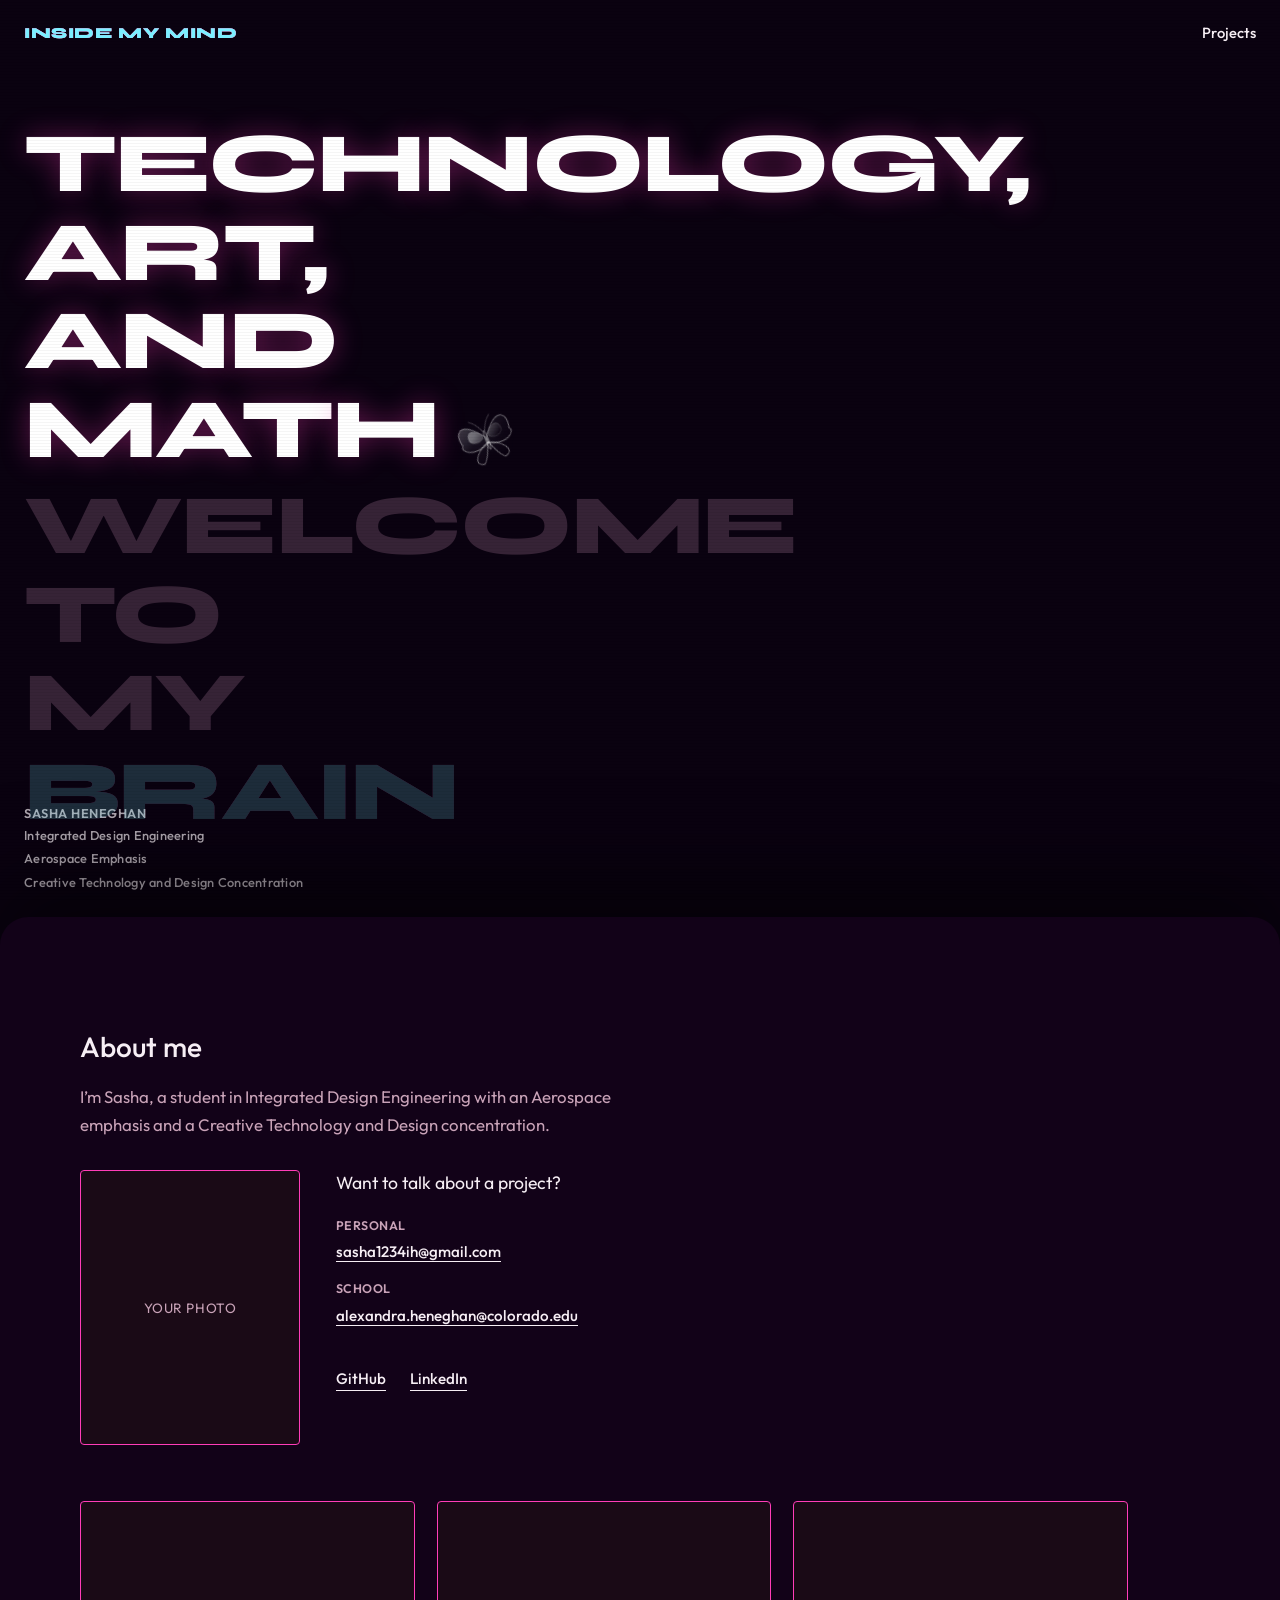
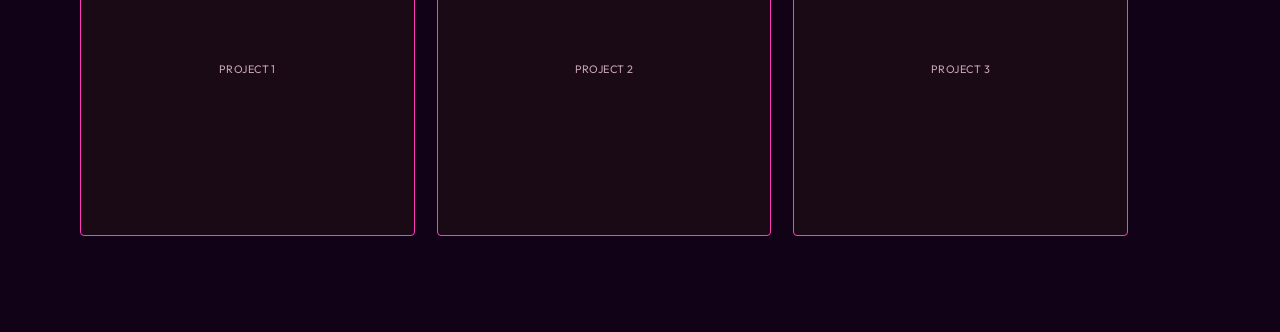
==== commit 848dde4e: "Publish the Integrated Design page with the ALC ID bracelet models. Co-authored-by: Cursor <cursorag" ====
--- a/index.html
+++ b/index.html
@@ -42,13 +42,6 @@
             <li><a href="aerospace.html">Aerospace Projects</a></li>
             <li><a href="ctd.html">Creative Tech and Design Projects</a></li>
             <li><a href="art.html">Physical and Digital Art</a></li>
-          </ul>
-        </div>
-        <div class="nav-dropdown nav-dropdown-contact">
-          <a class="btn-nav" href="#contact" aria-haspopup="true">Contact</a>
-          <ul class="nav-dropdown-menu">
-            <li><a href="mailto:sasha1234ih@gmail.com">sasha1234ih@gmail.com</a></li>
-            <li><a href="mailto:alexandra.heneghan@colorado.edu">alexandra.heneghan@colorado.edu</a></li>
           </ul>
         </div>
       </nav>
--- a/styles.css
+++ b/styles.css
@@ -225,12 +225,6 @@
   color: var(--accent);
 }
 
-.nav-dropdown-contact .nav-dropdown-menu {
-  left: auto;
-  right: 0;
-  min-width: 20rem;
-}
-
 .btn-nav,
 .btn-pill {
   display: inline-flex;
@@ -796,6 +790,47 @@
   transition: transform 0.55s ease;
 }
 
+body.ide .ide-work.has-models {
+  align-items: start;
+}
+
+body.ide .ide-work-models {
+  display: grid;
+  grid-template-columns: 1fr 1fr;
+  gap: 0.9rem;
+}
+
+@media (min-width: 860px) {
+  body.ide .ide-work.has-models .ide-work-models {
+    grid-column: 1 / -1;
+  }
+}
+
+body.ide .ide-work-models figure {
+  margin: 0;
+  background: #05060a;
+  border: 1px solid var(--line);
+}
+
+body.ide .ide-work-models p {
+  margin: 0;
+  padding: 0.55rem 0.7rem 0;
+  font-family: "IBM Plex Mono", ui-monospace, monospace;
+  font-size: 0.58rem;
+  letter-spacing: 0.14em;
+  text-transform: uppercase;
+  color: var(--muted);
+}
+
+body.ide .ide-work-models iframe {
+  display: block;
+  width: 100%;
+  aspect-ratio: 4 / 3;
+  height: auto;
+  border: 0;
+  background: #05060a;
+}
+
 body.ide .ide-work-image img {
   width: 100%;
   height: 100%;
@@ -886,6 +921,7 @@
   gap: 0.45rem;
   margin-top: 1.4rem;
   color: var(--ink);
+  text-decoration: none;
 }
 
 body.ide .ide-work:hover .ide-work-cta {
